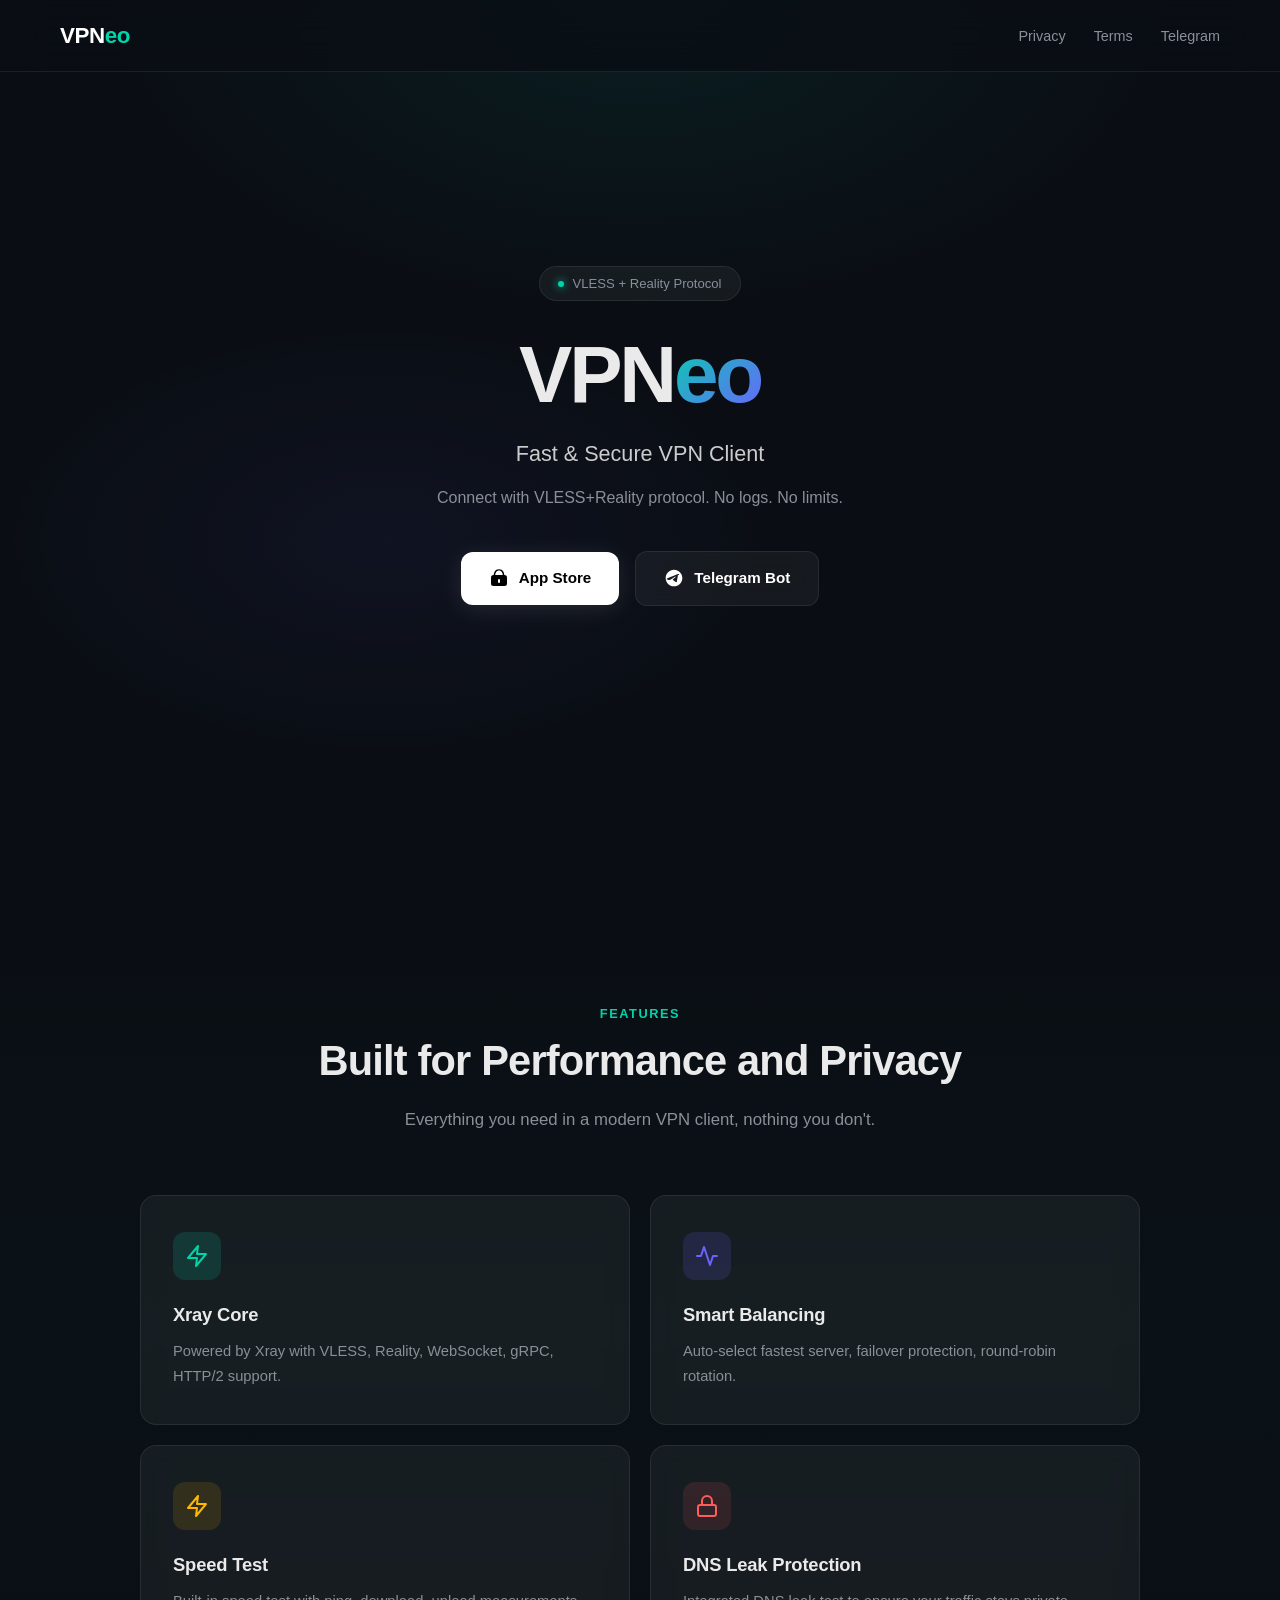
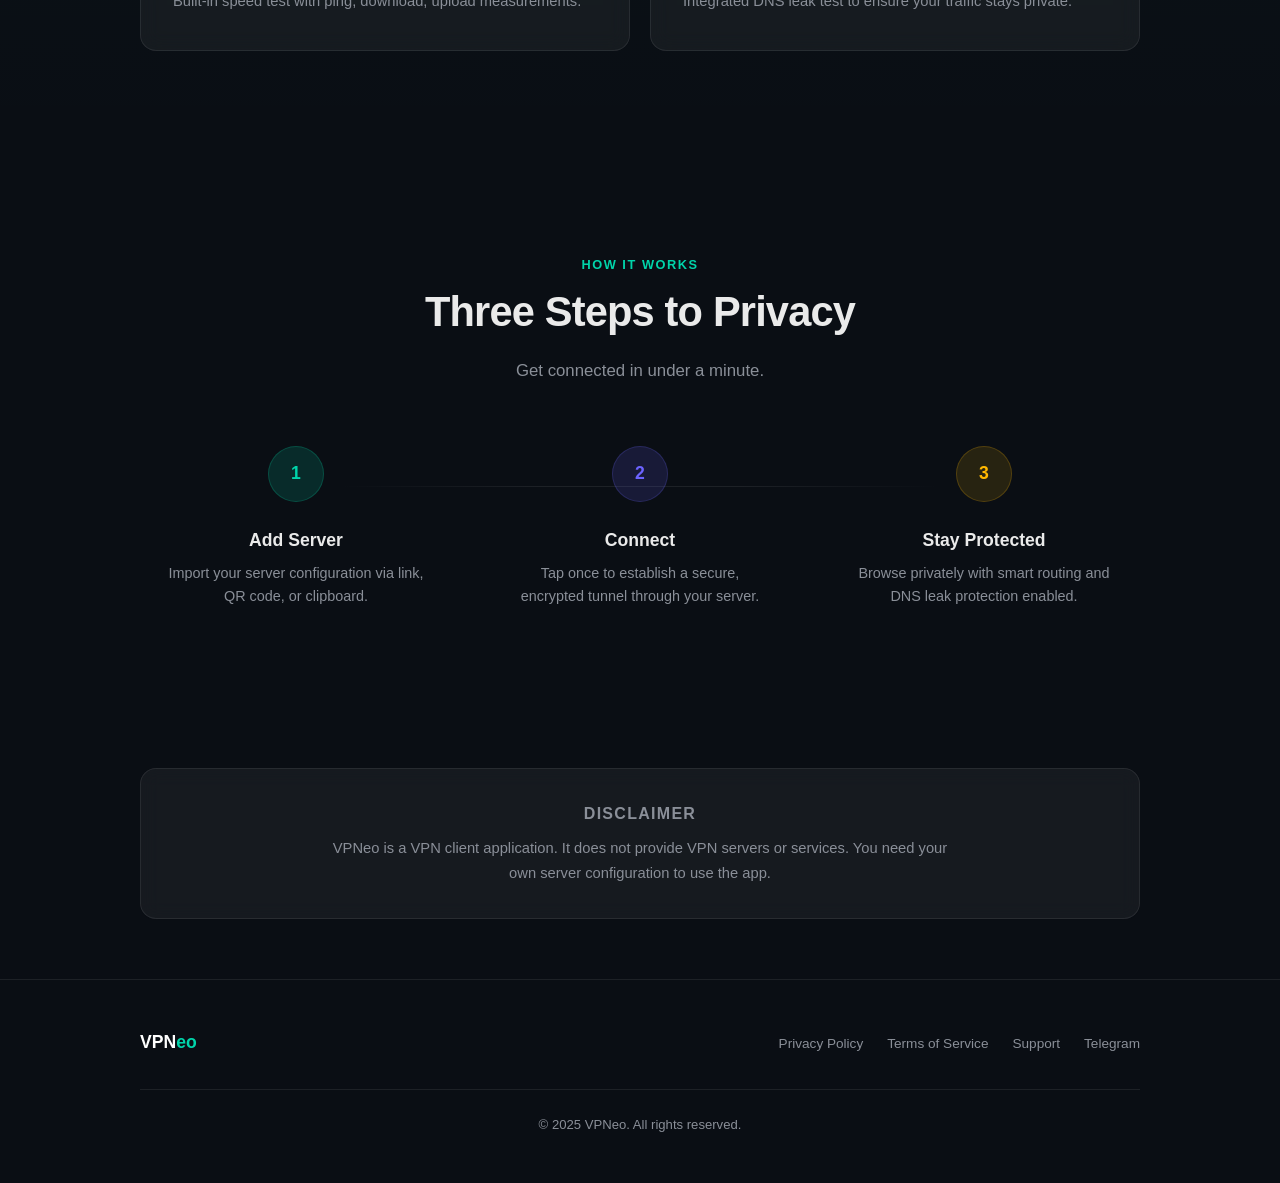
==== index.html @ 180879be "Initial commit" ====
<!DOCTYPE html>
<html lang="en">
<head>
  <meta charset="UTF-8">
  <meta name="viewport" content="width=device-width, initial-scale=1.0">
  <title>VPNeo — Fast & Secure VPN Client for iOS</title>
  <meta name="description" content="VPNeo is a modern VPN client for iOS with VLESS, Reality, and Xray Core support. No logs. No limits. Take control of your privacy.">
  <meta property="og:title" content="VPNeo — Fast & Secure VPN Client">
  <meta property="og:description" content="Modern VPN client for iOS with VLESS+Reality protocol. No logs. No limits.">
  <meta property="og:type" content="website">
  <meta property="og:url" content="https://vpneo.digital">
  <meta name="twitter:card" content="summary_large_image">
  <link rel="icon" href="data:image/svg+xml,<svg xmlns='http://www.w3.org/2000/svg' viewBox='0 0 100 100'><text y='.9em' font-size='90'>🛡️</text></svg>">
  <link rel="stylesheet" href="styles.css">
</head>
<body>

  <!-- Navigation -->
  <nav class="nav">
    <a href="/" class="nav-logo">VPN<span>eo</span></a>
    <ul class="nav-links" id="navLinks">
      <li><a href="privacy.html">Privacy</a></li>
      <li><a href="terms.html">Terms</a></li>
      <li><a href="https://t.me/vpneo" target="_blank" rel="noopener">Telegram</a></li>
    </ul>
    <button class="nav-burger" id="navBurger" aria-label="Toggle menu">
      <span></span><span></span><span></span>
    </button>
  </nav>

  <!-- Hero -->
  <section class="hero">
    <div class="hero-bg"></div>
    <div class="hero-content">
      <div class="hero-badge fade-in">
        <span class="dot"></span>
        VLESS + Reality Protocol
      </div>
      <h1 class="fade-in fade-in-delay-1">VPN<span class="accent">eo</span></h1>
      <p class="hero-tagline fade-in fade-in-delay-2">Fast & Secure VPN Client</p>
      <p class="hero-sub fade-in fade-in-delay-3">Connect with VLESS+Reality protocol. No logs. No limits.</p>
      <div class="hero-buttons fade-in fade-in-delay-4">
        <a href="#" class="btn btn-primary">
          <svg viewBox="0 0 20 20" fill="currentColor"><path d="M10 1.25c-2.07 0-3.39.89-4.15 2.06C5.1 4.47 4.8 5.92 4.72 7H4.5A2.5 2.5 0 0 0 2 9.5v6A2.5 2.5 0 0 0 4.5 18h11a2.5 2.5 0 0 0 2.5-2.5v-6A2.5 2.5 0 0 0 15.5 7h-.22c-.08-1.08-.38-2.53-1.13-3.69C13.39 2.14 12.07 1.25 10 1.25ZM6.22 7c.07-.9.33-2.06.91-2.93C7.72 3.14 8.63 2.5 10 2.5s2.28.64 2.87 1.57c.58.87.84 2.02.91 2.93H6.22ZM10 11a1 1 0 0 1 1 1v2a1 1 0 1 1-2 0v-2a1 1 0 0 1 1-1Z"/></svg>
          App Store
        </a>
        <a href="https://t.me/vpneo_appbot" target="_blank" rel="noopener" class="btn btn-secondary">
          <svg width="20" height="20" viewBox="0 0 24 24" fill="currentColor"><path d="M12 2C6.48 2 2 6.48 2 12s4.48 10 10 10 10-4.48 10-10S17.52 2 12 2zm4.64 6.8c-.15 1.58-.8 5.42-1.13 7.19-.14.75-.42 1-.68 1.03-.58.05-1.02-.38-1.58-.75-.88-.58-1.38-.94-2.23-1.5-.99-.65-.35-1.01.22-1.59.15-.15 2.71-2.48 2.76-2.69.01-.03.01-.14-.07-.2-.08-.06-.19-.04-.27-.02-.12.02-1.96 1.25-5.54 3.66-.52.36-1 .54-1.42.53-.47-.01-1.37-.26-2.03-.48-.82-.27-1.47-.42-1.42-.88.03-.24.37-.49 1.02-.74 3.99-1.74 6.65-2.89 7.99-3.44 3.8-1.58 4.59-1.86 5.1-1.87.11 0 .37.03.54.17.14.12.18.28.2.45-.01.06.01.24 0 .38z"/></svg>
          Telegram Bot
        </a>
      </div>
    </div>
  </section>

  <!-- Features -->
  <section class="features" id="features">
    <div class="container">
      <div class="features-header">
        <span class="section-label fade-in">Features</span>
        <h2 class="section-title fade-in">Built for Performance and Privacy</h2>
        <p class="section-subtitle fade-in">Everything you need in a modern VPN client, nothing you don't.</p>
      </div>
      <div class="features-grid">
        <div class="feature-card fade-in">
          <div class="feature-icon icon-xray">
            <svg width="24" height="24" viewBox="0 0 24 24" fill="none" stroke="currentColor" stroke-width="2" stroke-linecap="round" stroke-linejoin="round"><polygon points="13 2 3 14 12 14 11 22 21 10 12 10 13 2"/></svg>
          </div>
          <h3>Xray Core</h3>
          <p>Powered by Xray with VLESS, Reality, WebSocket, gRPC, HTTP/2 support.</p>
        </div>
        <div class="feature-card fade-in fade-in-delay-1">
          <div class="feature-icon icon-balance">
            <svg width="24" height="24" viewBox="0 0 24 24" fill="none" stroke="currentColor" stroke-width="2" stroke-linecap="round" stroke-linejoin="round"><polyline points="22 12 18 12 15 21 9 3 6 12 2 12"/></svg>
          </div>
          <h3>Smart Balancing</h3>
          <p>Auto-select fastest server, failover protection, round-robin rotation.</p>
        </div>
        <div class="feature-card fade-in fade-in-delay-2">
          <div class="feature-icon icon-speed">
            <svg width="24" height="24" viewBox="0 0 24 24" fill="none" stroke="currentColor" stroke-width="2" stroke-linecap="round" stroke-linejoin="round"><path d="M13 2L3 14h9l-1 8 10-12h-9l1-8z"/></svg>
          </div>
          <h3>Speed Test</h3>
          <p>Built-in speed test with ping, download, upload measurements.</p>
        </div>
        <div class="feature-card fade-in fade-in-delay-3">
          <div class="feature-icon icon-dns">
            <svg width="24" height="24" viewBox="0 0 24 24" fill="none" stroke="currentColor" stroke-width="2" stroke-linecap="round" stroke-linejoin="round"><rect x="3" y="11" width="18" height="11" rx="2" ry="2"/><path d="M7 11V7a5 5 0 0 1 10 0v4"/></svg>
          </div>
          <h3>DNS Leak Protection</h3>
          <p>Integrated DNS leak test to ensure your traffic stays private.</p>
        </div>
      </div>
    </div>
  </section>

  <!-- How It Works -->
  <section class="how-it-works" id="how">
    <div class="container">
      <div class="how-header">
        <span class="section-label fade-in">How It Works</span>
        <h2 class="section-title fade-in">Three Steps to Privacy</h2>
        <p class="section-subtitle fade-in">Get connected in under a minute.</p>
      </div>
      <div class="steps">
        <div class="step fade-in">
          <div class="step-number">1</div>
          <h3>Add Server</h3>
          <p>Import your server configuration via link, QR code, or clipboard.</p>
        </div>
        <div class="step fade-in fade-in-delay-1">
          <div class="step-number">2</div>
          <h3>Connect</h3>
          <p>Tap once to establish a secure, encrypted tunnel through your server.</p>
        </div>
        <div class="step fade-in fade-in-delay-2">
          <div class="step-number">3</div>
          <h3>Stay Protected</h3>
          <p>Browse privately with smart routing and DNS leak protection enabled.</p>
        </div>
      </div>
    </div>
  </section>

  <!-- Disclaimer -->
  <section class="disclaimer">
    <div class="container">
      <div class="disclaimer-box fade-in">
        <h3>Disclaimer</h3>
        <p>VPNeo is a VPN client application. It does not provide VPN servers or services. You need your own server configuration to use the app.</p>
      </div>
    </div>
  </section>

  <!-- Footer -->
  <footer class="footer">
    <div class="container">
      <div class="footer-inner">
        <div class="footer-brand">VPN<span>eo</span></div>
        <ul class="footer-links">
          <li><a href="privacy.html">Privacy Policy</a></li>
          <li><a href="terms.html">Terms of Service</a></li>
          <li><a href="https://t.me/vpneo_support" target="_blank" rel="noopener">Support</a></li>
          <li><a href="https://t.me/vpneo" target="_blank" rel="noopener">Telegram</a></li>
        </ul>
      </div>
      <div class="footer-copy">
        &copy; 2025 VPNeo. All rights reserved.
      </div>
    </div>
  </footer>

  <script>
    // Mobile menu
    const burger = document.getElementById('navBurger');
    const links = document.getElementById('navLinks');
    burger.addEventListener('click', () => {
      burger.classList.toggle('active');
      links.classList.toggle('open');
    });
    links.querySelectorAll('a').forEach(a => {
      a.addEventListener('click', () => {
        burger.classList.remove('active');
        links.classList.remove('open');
      });
    });

    // Scroll fade-in
    const observer = new IntersectionObserver((entries) => {
      entries.forEach(entry => {
        if (entry.isIntersecting) {
          entry.target.classList.add('visible');
        }
      });
    }, { threshold: 0.1, rootMargin: '0px 0px -40px 0px' });

    document.querySelectorAll('.fade-in').forEach(el => observer.observe(el));
  </script>

</body>
</html>
---- styles.css ----
/* ===== Reset & Base ===== */
*, *::before, *::after {
  margin: 0;
  padding: 0;
  box-sizing: border-box;
}

:root {
  --bg: #0A0E14;
  --bg-card: rgba(255, 255, 255, 0.05);
  --accent: #00D4AA;
  --accent-glow: rgba(0, 212, 170, 0.15);
  --secondary: #6C63FF;
  --secondary-glow: rgba(108, 99, 255, 0.15);
  --text: #EAEAEA;
  --text-muted: #8A8F98;
  --border: rgba(255, 255, 255, 0.08);
  --radius: 16px;
  --radius-sm: 10px;
  --nav-height: 72px;
}

html {
  scroll-behavior: smooth;
  -webkit-text-size-adjust: 100%;
}

body {
  font-family: -apple-system, BlinkMacSystemFont, 'SF Pro Display', 'Segoe UI', Roboto, Helvetica, Arial, sans-serif;
  background: var(--bg);
  color: var(--text);
  line-height: 1.6;
  overflow-x: hidden;
  -webkit-font-smoothing: antialiased;
  -moz-osx-font-smoothing: grayscale;
}

a {
  color: var(--accent);
  text-decoration: none;
  transition: color 0.2s;
}

a:hover {
  color: #33e0be;
}

img {
  max-width: 100%;
  display: block;
}

/* ===== Navigation ===== */
.nav {
  position: fixed;
  top: 0;
  left: 0;
  right: 0;
  z-index: 1000;
  height: var(--nav-height);
  display: flex;
  align-items: center;
  justify-content: space-between;
  padding: 0 clamp(20px, 5vw, 60px);
  background: rgba(10, 14, 20, 0.8);
  backdrop-filter: blur(20px);
  -webkit-backdrop-filter: blur(20px);
  border-bottom: 1px solid var(--border);
  transition: background 0.3s;
}

.nav-logo {
  font-size: 1.4rem;
  font-weight: 700;
  letter-spacing: -0.02em;
  color: #fff;
}

.nav-logo span {
  color: var(--accent);
}

.nav-links {
  display: flex;
  align-items: center;
  gap: 28px;
  list-style: none;
}

.nav-links a {
  color: var(--text-muted);
  font-size: 0.9rem;
  font-weight: 500;
  transition: color 0.2s;
}

.nav-links a:hover {
  color: #fff;
}

.nav-burger {
  display: none;
  flex-direction: column;
  gap: 5px;
  background: none;
  border: none;
  cursor: pointer;
  padding: 4px;
}

.nav-burger span {
  display: block;
  width: 22px;
  height: 2px;
  background: var(--text);
  border-radius: 2px;
  transition: transform 0.3s, opacity 0.3s;
}

/* ===== Layout ===== */
.container {
  max-width: 1120px;
  margin: 0 auto;
  padding: 0 clamp(20px, 5vw, 60px);
}

section {
  padding: 100px 0;
}

.section-label {
  display: inline-block;
  font-size: 0.8rem;
  font-weight: 600;
  text-transform: uppercase;
  letter-spacing: 0.12em;
  color: var(--accent);
  margin-bottom: 12px;
}

.section-title {
  font-size: clamp(1.8rem, 4vw, 2.6rem);
  font-weight: 700;
  letter-spacing: -0.02em;
  line-height: 1.2;
  margin-bottom: 20px;
}

.section-subtitle {
  font-size: 1.05rem;
  color: var(--text-muted);
  max-width: 560px;
  line-height: 1.7;
}

/* ===== Hero ===== */
.hero {
  position: relative;
  min-height: 100vh;
  display: flex;
  align-items: center;
  justify-content: center;
  text-align: center;
  padding-top: var(--nav-height);
  overflow: hidden;
}

.hero-bg {
  position: absolute;
  inset: 0;
  z-index: 0;
  background:
    radial-gradient(ellipse 60% 50% at 50% 0%, rgba(0, 212, 170, 0.08) 0%, transparent 70%),
    radial-gradient(ellipse 50% 40% at 30% 60%, rgba(108, 99, 255, 0.06) 0%, transparent 60%);
  animation: heroPulse 8s ease-in-out infinite alternate;
}

@keyframes heroPulse {
  0% {
    opacity: 0.7;
    transform: scale(1);
  }
  100% {
    opacity: 1;
    transform: scale(1.05);
  }
}

.hero-content {
  position: relative;
  z-index: 1;
  max-width: 680px;
  padding: 0 20px;
}

.hero-badge {
  display: inline-flex;
  align-items: center;
  gap: 8px;
  background: var(--bg-card);
  border: 1px solid var(--border);
  border-radius: 100px;
  padding: 6px 18px;
  font-size: 0.82rem;
  color: var(--text-muted);
  margin-bottom: 32px;
  backdrop-filter: blur(10px);
}

.hero-badge .dot {
  width: 6px;
  height: 6px;
  border-radius: 50%;
  background: var(--accent);
  box-shadow: 0 0 8px var(--accent);
}

.hero h1 {
  font-size: clamp(3rem, 8vw, 5rem);
  font-weight: 800;
  letter-spacing: -0.04em;
  line-height: 1.05;
  margin-bottom: 20px;
}

.hero h1 .accent {
  background: linear-gradient(135deg, var(--accent), var(--secondary));
  -webkit-background-clip: text;
  -webkit-text-fill-color: transparent;
  background-clip: text;
}

.hero-tagline {
  font-size: clamp(1.1rem, 2.5vw, 1.35rem);
  font-weight: 500;
  color: #ccc;
  margin-bottom: 12px;
}

.hero-sub {
  font-size: 1rem;
  color: var(--text-muted);
  margin-bottom: 40px;
  line-height: 1.7;
}

.hero-buttons {
  display: flex;
  align-items: center;
  justify-content: center;
  gap: 16px;
  flex-wrap: wrap;
}

/* ===== Buttons ===== */
.btn {
  display: inline-flex;
  align-items: center;
  gap: 10px;
  padding: 14px 28px;
  border-radius: 12px;
  font-size: 0.95rem;
  font-weight: 600;
  border: none;
  cursor: pointer;
  transition: transform 0.2s, box-shadow 0.2s, background 0.2s;
}

.btn:hover {
  transform: translateY(-2px);
}

.btn:active {
  transform: translateY(0);
}

.btn-primary {
  background: #fff;
  color: #000;
  box-shadow: 0 4px 24px rgba(255, 255, 255, 0.1);
}

.btn-primary:hover {
  background: #f0f0f0;
  color: #000;
  box-shadow: 0 6px 32px rgba(255, 255, 255, 0.15);
}

.btn-primary svg {
  width: 20px;
  height: 20px;
}

.btn-secondary {
  background: var(--bg-card);
  color: #fff;
  border: 1px solid var(--border);
  backdrop-filter: blur(10px);
}

.btn-secondary:hover {
  background: rgba(255, 255, 255, 0.1);
  color: #fff;
  box-shadow: 0 4px 20px rgba(0, 0, 0, 0.3);
}

/* ===== Features ===== */
.features {
  background: linear-gradient(180deg, transparent, rgba(0, 212, 170, 0.02), transparent);
}

.features-header {
  text-align: center;
  margin-bottom: 60px;
}

.features-header .section-subtitle {
  margin: 0 auto;
}

.features-grid {
  display: grid;
  grid-template-columns: repeat(2, 1fr);
  gap: 20px;
}

.feature-card {
  background: var(--bg-card);
  border: 1px solid var(--border);
  border-radius: var(--radius);
  padding: 36px 32px;
  backdrop-filter: blur(10px);
  transition: transform 0.3s, border-color 0.3s, box-shadow 0.3s;
}

.feature-card:hover {
  transform: translateY(-4px);
  border-color: rgba(0, 212, 170, 0.2);
  box-shadow: 0 12px 40px rgba(0, 0, 0, 0.3);
}

.feature-icon {
  width: 48px;
  height: 48px;
  border-radius: 12px;
  display: flex;
  align-items: center;
  justify-content: center;
  margin-bottom: 20px;
  font-size: 1.3rem;
}

.feature-icon.icon-xray {
  background: var(--accent-glow);
  color: var(--accent);
}

.feature-icon.icon-balance {
  background: var(--secondary-glow);
  color: var(--secondary);
}

.feature-icon.icon-speed {
  background: rgba(255, 184, 0, 0.12);
  color: #FFB800;
}

.feature-icon.icon-dns {
  background: rgba(255, 92, 92, 0.12);
  color: #FF5C5C;
}

.feature-card h3 {
  font-size: 1.15rem;
  font-weight: 600;
  margin-bottom: 10px;
  letter-spacing: -0.01em;
}

.feature-card p {
  font-size: 0.92rem;
  color: var(--text-muted);
  line-height: 1.65;
}

/* ===== How It Works ===== */
.how-it-works {
  text-align: center;
}

.how-header {
  margin-bottom: 60px;
}

.how-header .section-subtitle {
  margin: 0 auto;
}

.steps {
  display: grid;
  grid-template-columns: repeat(3, 1fr);
  gap: 32px;
  position: relative;
}

.steps::before {
  content: '';
  position: absolute;
  top: 40px;
  left: 20%;
  right: 20%;
  height: 1px;
  background: linear-gradient(90deg, transparent, var(--border), var(--border), transparent);
}

.step {
  position: relative;
}

.step-number {
  width: 56px;
  height: 56px;
  border-radius: 50%;
  display: flex;
  align-items: center;
  justify-content: center;
  font-size: 1.1rem;
  font-weight: 700;
  margin: 0 auto 24px;
  position: relative;
  z-index: 1;
}

.step:nth-child(1) .step-number {
  background: var(--accent-glow);
  color: var(--accent);
  border: 1px solid rgba(0, 212, 170, 0.2);
}

.step:nth-child(2) .step-number {
  background: var(--secondary-glow);
  color: var(--secondary);
  border: 1px solid rgba(108, 99, 255, 0.2);
}

.step:nth-child(3) .step-number {
  background: rgba(255, 184, 0, 0.12);
  color: #FFB800;
  border: 1px solid rgba(255, 184, 0, 0.2);
}

.step h3 {
  font-size: 1.1rem;
  font-weight: 600;
  margin-bottom: 8px;
}

.step p {
  font-size: 0.9rem;
  color: var(--text-muted);
  line-height: 1.6;
  max-width: 260px;
  margin: 0 auto;
}

/* ===== Disclaimer ===== */
.disclaimer {
  padding: 60px 0;
}

.disclaimer-box {
  background: var(--bg-card);
  border: 1px solid var(--border);
  border-radius: var(--radius);
  padding: 32px 40px;
  text-align: center;
  backdrop-filter: blur(10px);
}

.disclaimer-box h3 {
  font-size: 1rem;
  font-weight: 600;
  margin-bottom: 10px;
  color: var(--text-muted);
  text-transform: uppercase;
  letter-spacing: 0.08em;
}

.disclaimer-box p {
  font-size: 0.92rem;
  color: var(--text-muted);
  line-height: 1.7;
  max-width: 640px;
  margin: 0 auto;
}

/* ===== Footer ===== */
.footer {
  border-top: 1px solid var(--border);
  padding: 48px 0;
}

.footer-inner {
  display: flex;
  align-items: center;
  justify-content: space-between;
  flex-wrap: wrap;
  gap: 20px;
}

.footer-brand {
  font-size: 1.1rem;
  font-weight: 700;
  color: #fff;
}

.footer-brand span {
  color: var(--accent);
}

.footer-links {
  display: flex;
  align-items: center;
  gap: 24px;
  list-style: none;
}

.footer-links a {
  color: var(--text-muted);
  font-size: 0.85rem;
  transition: color 0.2s;
}

.footer-links a:hover {
  color: #fff;
}

.footer-copy {
  width: 100%;
  text-align: center;
  margin-top: 32px;
  padding-top: 24px;
  border-top: 1px solid var(--border);
  font-size: 0.82rem;
  color: var(--text-muted);
}

/* ===== Legal Pages ===== */
.legal-page {
  padding-top: calc(var(--nav-height) + 60px);
  padding-bottom: 80px;
  min-height: 100vh;
}

.legal-page .container {
  max-width: 760px;
}

.legal-page h1 {
  font-size: clamp(1.8rem, 4vw, 2.4rem);
  font-weight: 700;
  margin-bottom: 8px;
  letter-spacing: -0.02em;
}

.legal-page .last-updated {
  color: var(--text-muted);
  font-size: 0.88rem;
  margin-bottom: 48px;
}

.legal-page h2 {
  font-size: 1.25rem;
  font-weight: 600;
  margin-top: 40px;
  margin-bottom: 12px;
  color: #fff;
}

.legal-page p,
.legal-page li {
  font-size: 0.94rem;
  color: var(--text-muted);
  line-height: 1.75;
  margin-bottom: 12px;
}

.legal-page ul {
  padding-left: 24px;
  margin-bottom: 16px;
}

.legal-page li {
  margin-bottom: 6px;
}

.legal-page a {
  color: var(--accent);
}

/* ===== Animations ===== */
.fade-in {
  opacity: 0;
  transform: translateY(24px);
  transition: opacity 0.7s ease, transform 0.7s ease;
}

.fade-in.visible {
  opacity: 1;
  transform: translateY(0);
}

.fade-in-delay-1 { transition-delay: 0.1s; }
.fade-in-delay-2 { transition-delay: 0.2s; }
.fade-in-delay-3 { transition-delay: 0.3s; }
.fade-in-delay-4 { transition-delay: 0.4s; }

/* ===== Responsive ===== */
@media (max-width: 768px) {
  .nav-links {
    position: fixed;
    top: var(--nav-height);
    left: 0;
    right: 0;
    background: rgba(10, 14, 20, 0.95);
    backdrop-filter: blur(20px);
    -webkit-backdrop-filter: blur(20px);
    flex-direction: column;
    padding: 24px;
    gap: 20px;
    border-bottom: 1px solid var(--border);
    transform: translateY(-100%);
    opacity: 0;
    pointer-events: none;
    transition: transform 0.3s, opacity 0.3s;
  }

  .nav-links.open {
    transform: translateY(0);
    opacity: 1;
    pointer-events: all;
  }

  .nav-burger {
    display: flex;
  }

  .nav-burger.active span:nth-child(1) {
    transform: rotate(45deg) translate(5px, 5px);
  }

  .nav-burger.active span:nth-child(2) {
    opacity: 0;
  }

  .nav-burger.active span:nth-child(3) {
    transform: rotate(-45deg) translate(5px, -5px);
  }

  .features-grid {
    grid-template-columns: 1fr;
  }

  .steps {
    grid-template-columns: 1fr;
    gap: 40px;
  }

  .steps::before {
    display: none;
  }

  .hero h1 {
    font-size: clamp(2.4rem, 10vw, 3.5rem);
  }

  .hero-buttons {
    flex-direction: column;
  }

  .hero-buttons .btn {
    width: 100%;
    justify-content: center;
  }

  .footer-inner {
    flex-direction: column;
    text-align: center;
  }

  .footer-links {
    flex-wrap: wrap;
    justify-content: center;
  }

  .disclaimer-box {
    padding: 24px 20px;
  }

  section {
    padding: 70px 0;
  }
}

@media (max-width: 480px) {
  .feature-card {
    padding: 28px 22px;
  }
}
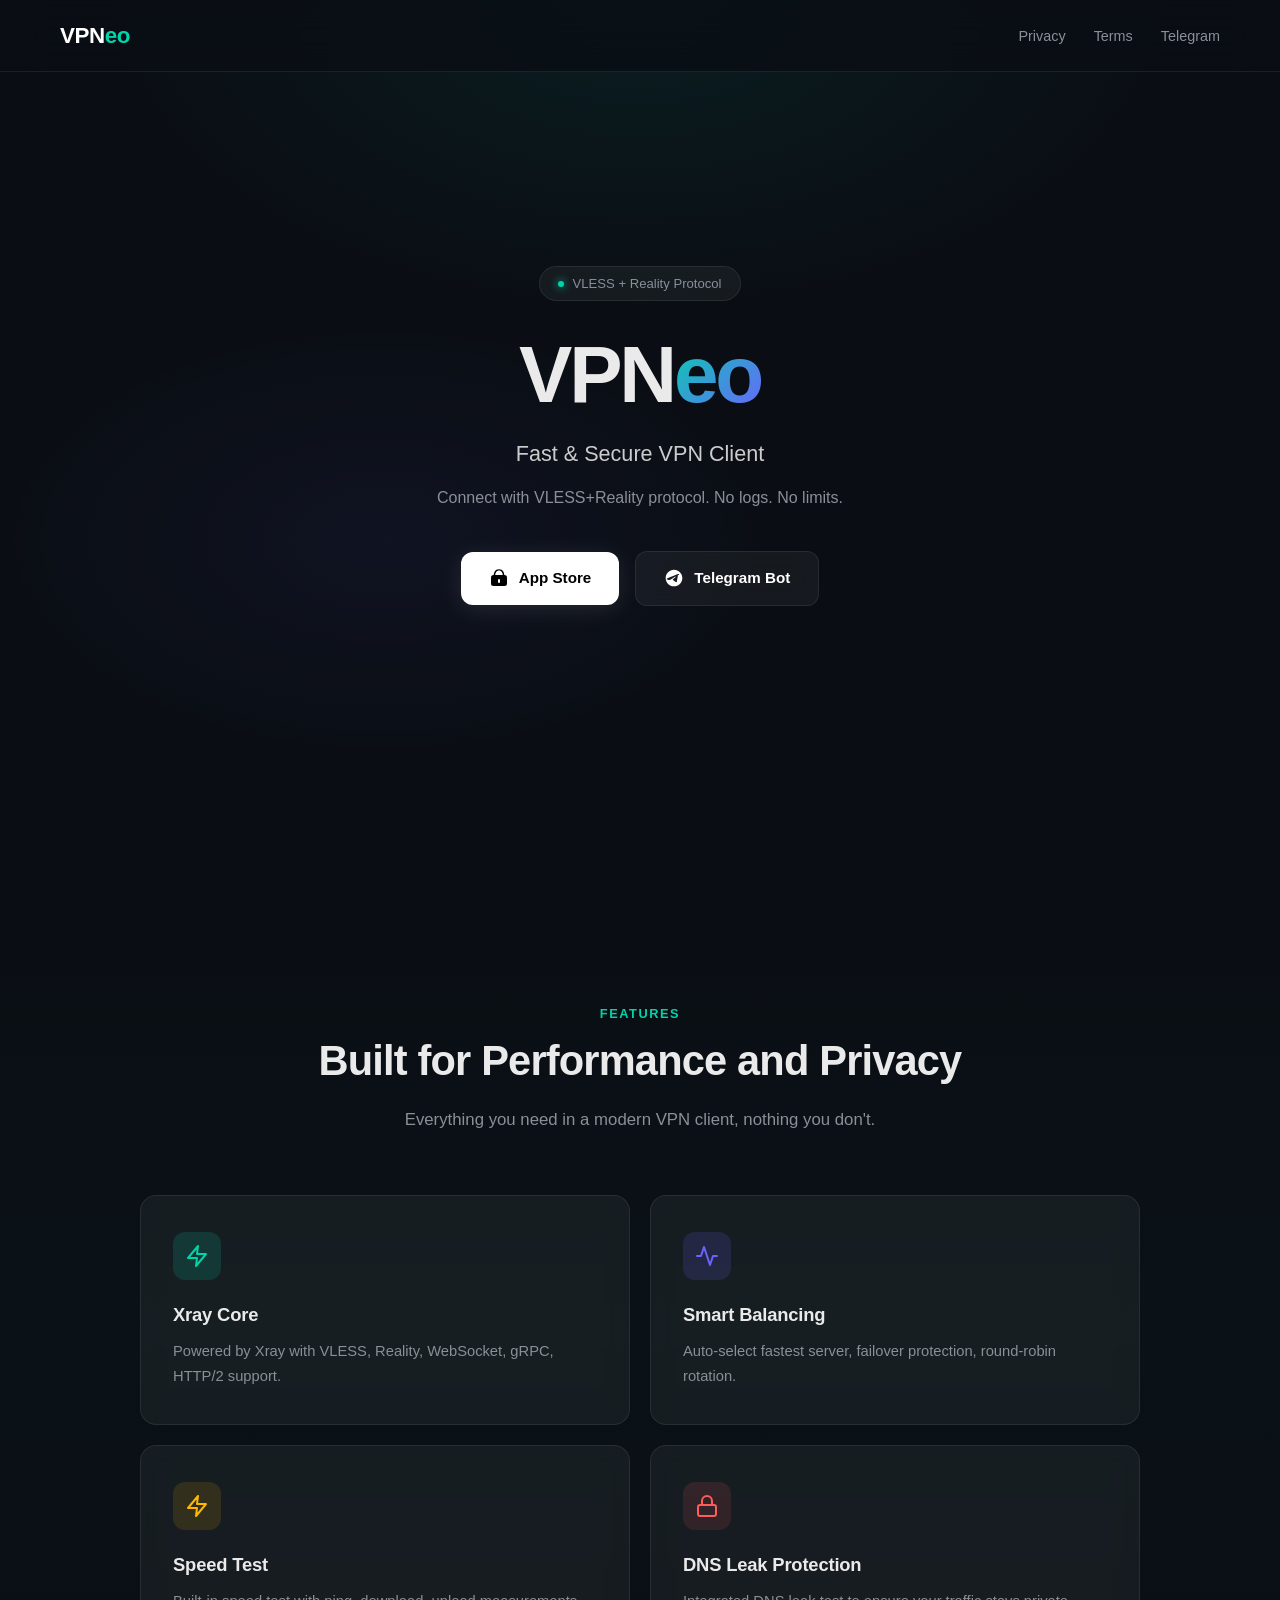
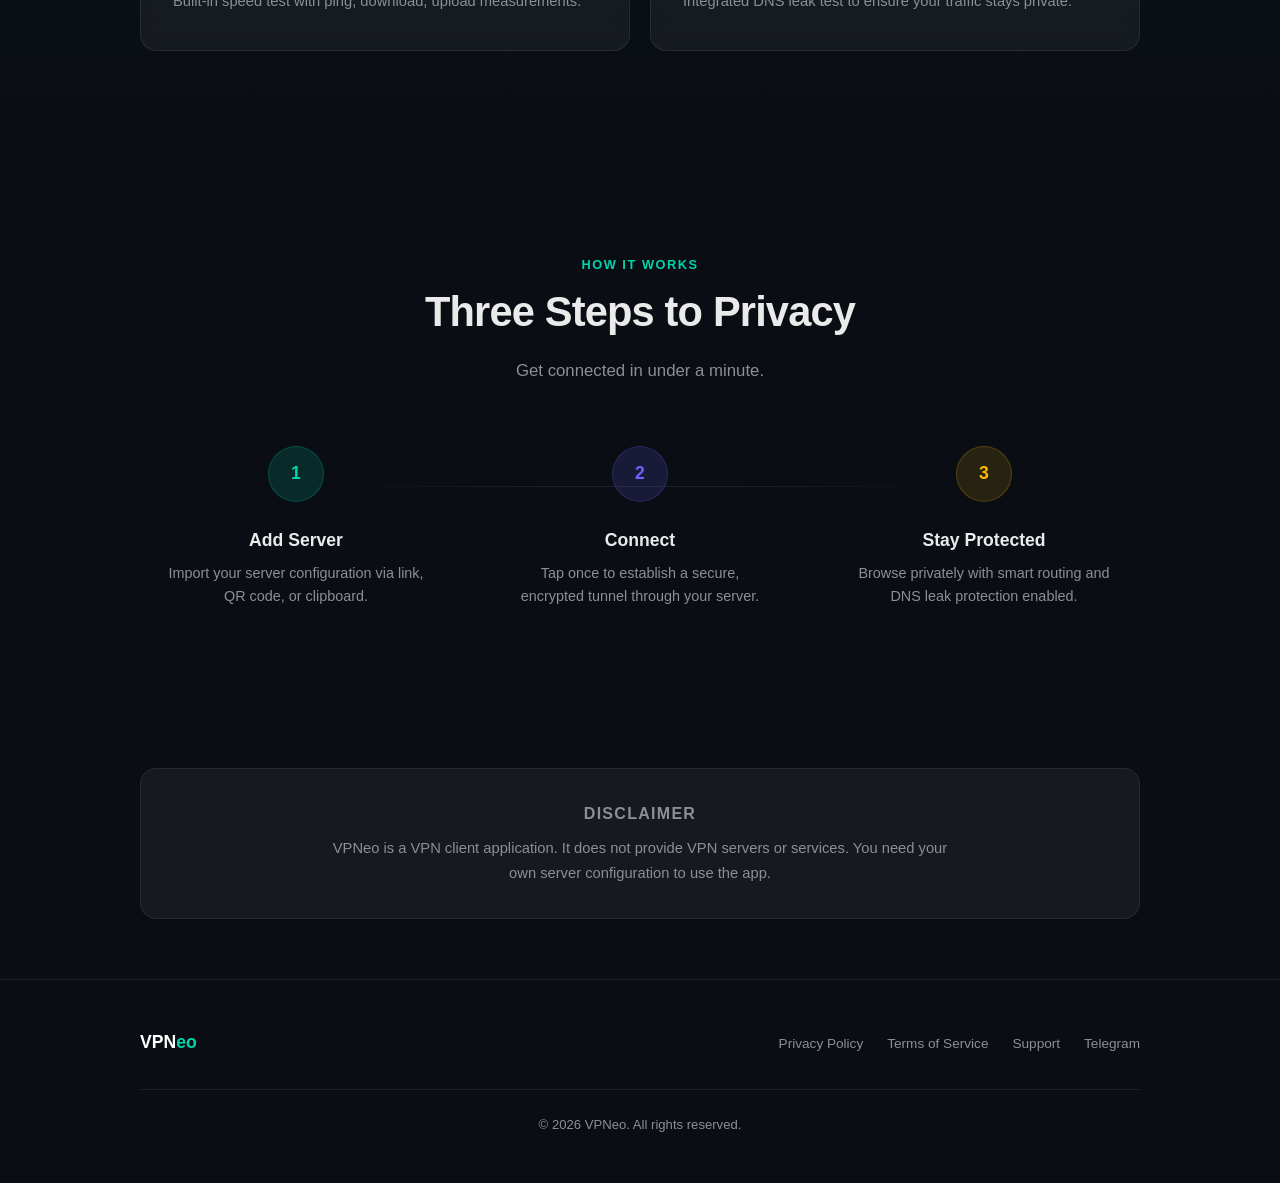
==== commit 21d60397: "Update year to 2026" ====
--- a/index.html
+++ b/index.html
@@ -21,7 +21,7 @@
     <ul class="nav-links" id="navLinks">
       <li><a href="privacy.html">Privacy</a></li>
       <li><a href="terms.html">Terms</a></li>
-      <li><a href="https://t.me/vpneo" target="_blank" rel="noopener">Telegram</a></li>
+      <li><a href="https://t.me/vpneo_appbot" target="_blank" rel="noopener">Telegram</a></li>
     </ul>
     <button class="nav-burger" id="navBurger" aria-label="Toggle menu">
       <span></span><span></span><span></span>
@@ -139,12 +139,12 @@
         <ul class="footer-links">
           <li><a href="privacy.html">Privacy Policy</a></li>
           <li><a href="terms.html">Terms of Service</a></li>
-          <li><a href="https://t.me/vpneo_support" target="_blank" rel="noopener">Support</a></li>
-          <li><a href="https://t.me/vpneo" target="_blank" rel="noopener">Telegram</a></li>
+          <li><a href="https://t.me/vpneo_appbot" target="_blank" rel="noopener">Support</a></li>
+          <li><a href="https://t.me/vpneo_appbot" target="_blank" rel="noopener">Telegram</a></li>
         </ul>
       </div>
       <div class="footer-copy">
-        &copy; 2025 VPNeo. All rights reserved.
+        &copy; 2026 VPNeo. All rights reserved.
       </div>
     </div>
   </footer>
